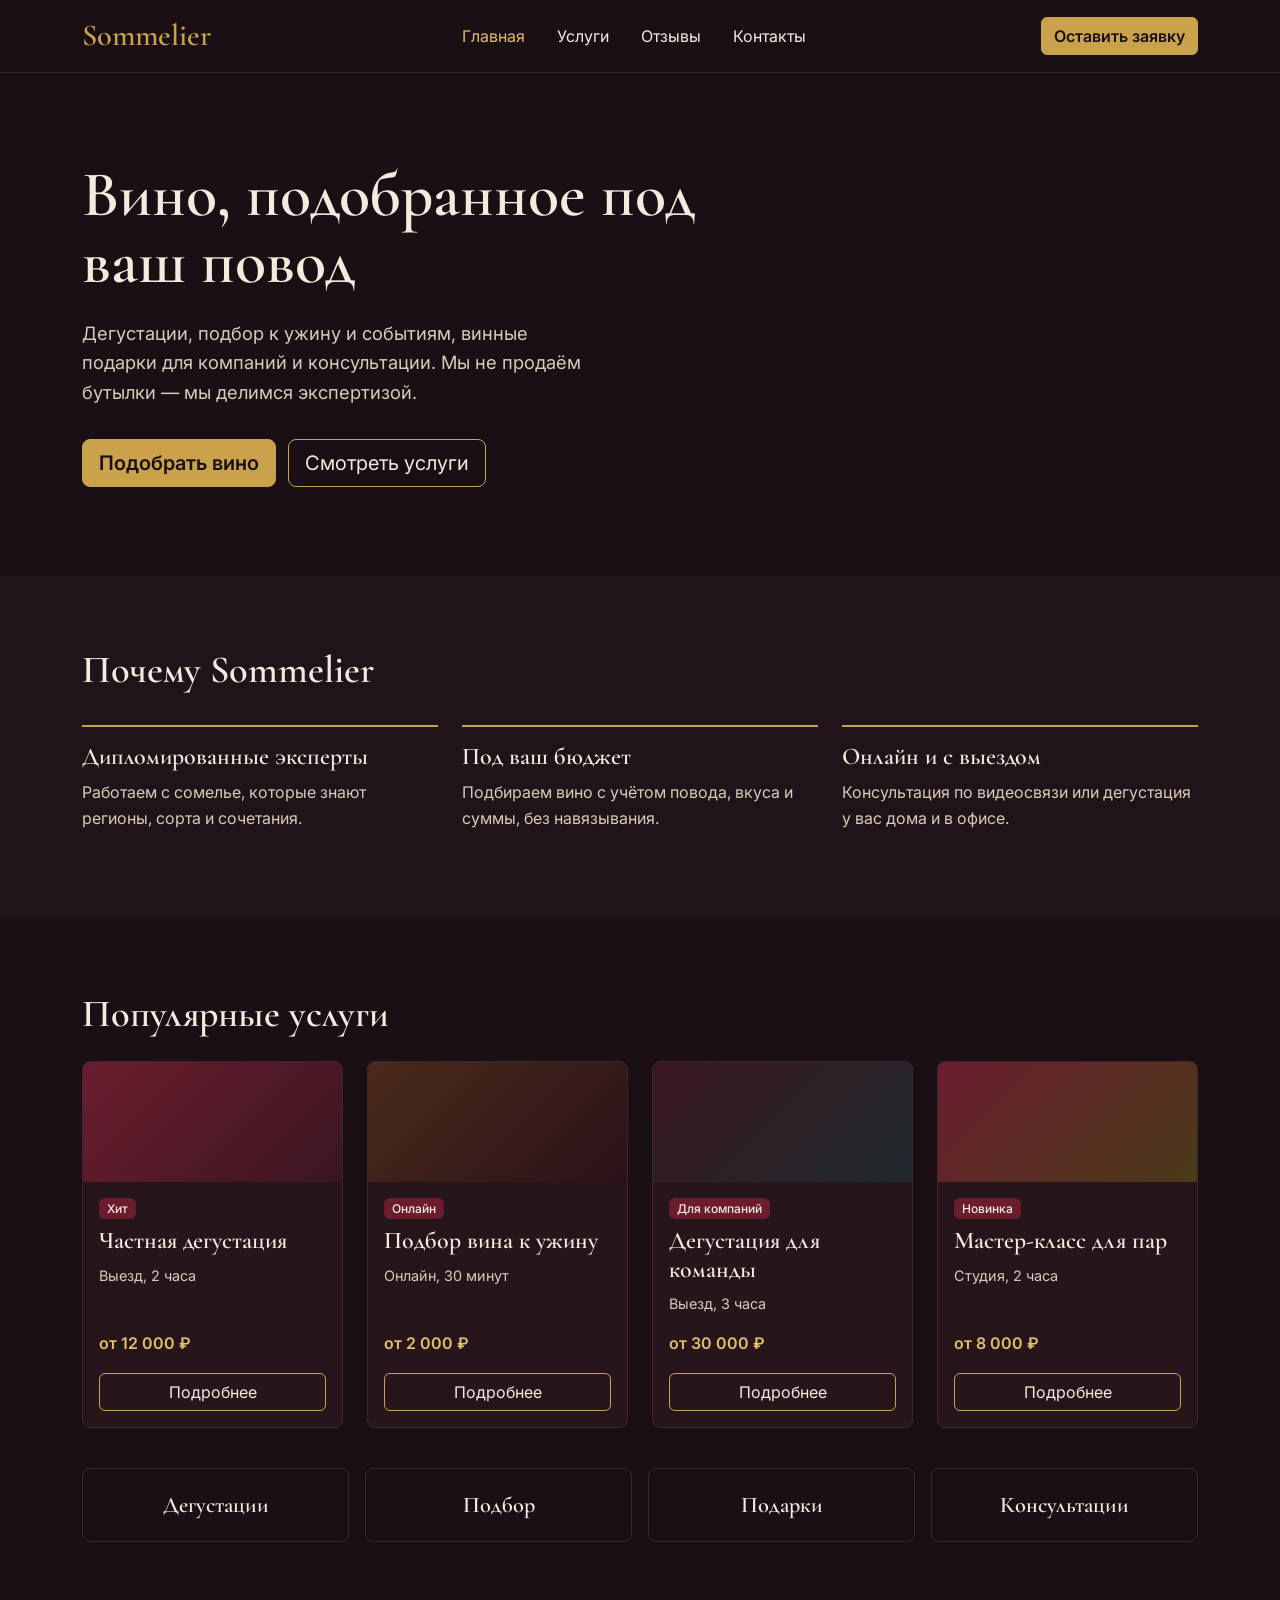
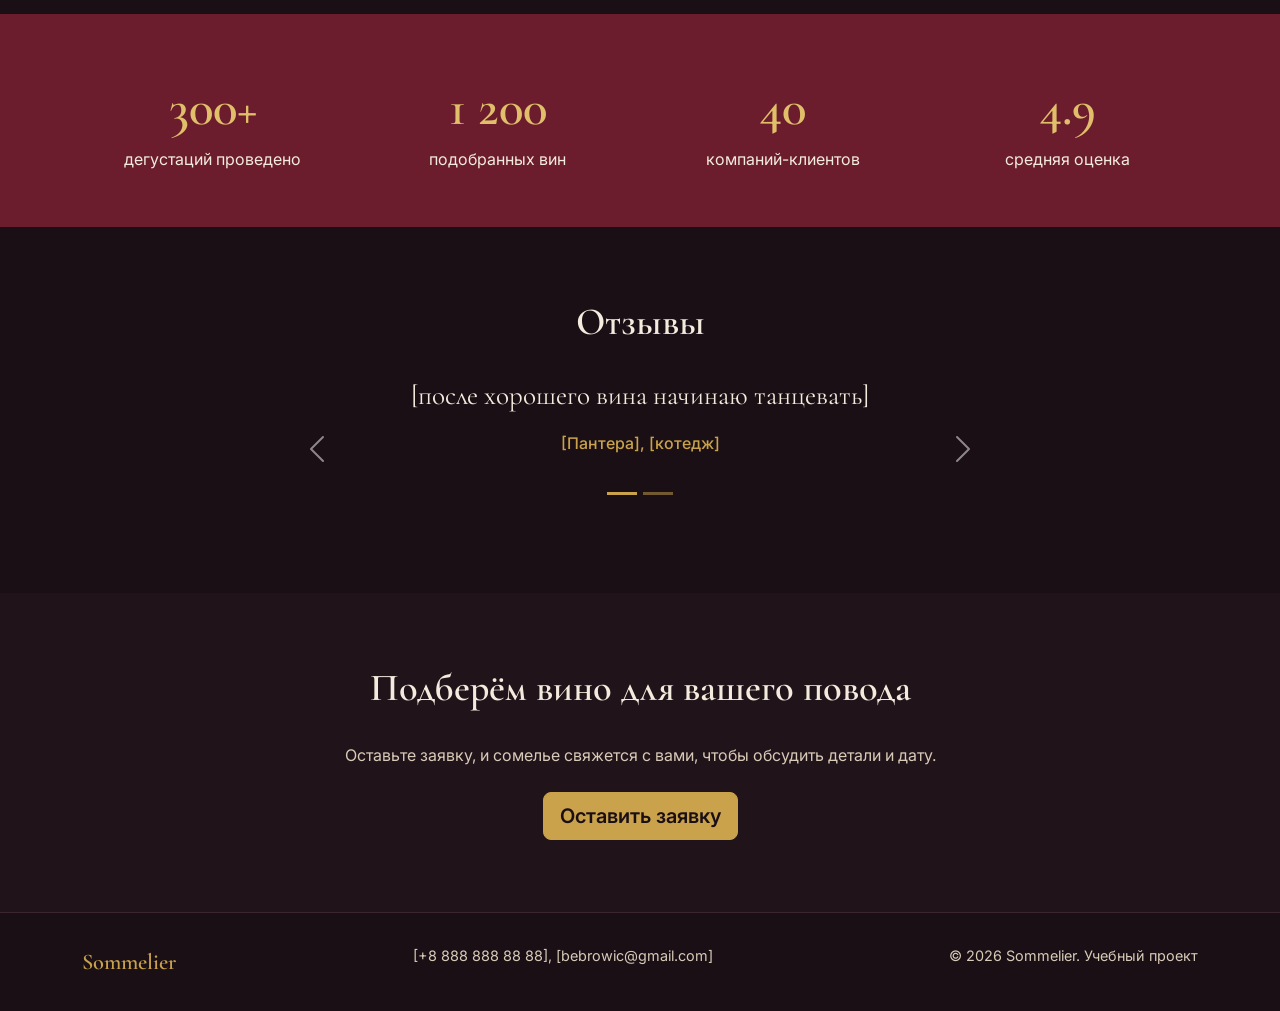
==== index.html @ 1884725b "1 commit" ====
<!doctype html>
<html lang="ru">
  <head>
    <meta charset="UTF-8" />
    <meta name="viewport" content="width=device-width, initial-scale=1" />
    <title>Sommelier — главная</title>
    <link rel="preconnect" href="https://fonts.googleapis.com" />
    <link
      href="https://fonts.googleapis.com/css2?family=Cormorant+Garamond:wght@500;600;700&family=Inter:wght@400;500;600&display=swap"
      rel="stylesheet"
    />
    <link
      href="https://cdn.jsdelivr.net/npm/bootstrap@5.3.3/dist/css/bootstrap.min.css"
      rel="stylesheet"
    />
    <link href="css/style.css" rel="stylesheet" />
  </head>
  <body>
    <!--  МЕНЮ (navbar)  -->
    <nav class="navbar navbar-expand-lg sticky-top site-nav">
      <div class="container">
        <a class="navbar-brand" href="index.html">Sommelier</a>
        <button
          class="navbar-toggler"
          type="button"
          data-bs-toggle="collapse"
          data-bs-target="#mainMenu"
          aria-label="Открыть меню"
        >
          <span class="navbar-toggler-icon"></span>
        </button>
        <div class="collapse navbar-collapse" id="mainMenu">
          <ul class="navbar-nav mx-auto gap-lg-3">
            <li class="nav-item">
              <a class="nav-link active" href="index.html">Главная</a>
            </li>
            <li class="nav-item">
              <a class="nav-link" href="catalog.html">Услуги</a>
            </li>
            <li class="nav-item">
              <a class="nav-link" href="#reviews">Отзывы</a>
            </li>
            <li class="nav-item">
              <a class="nav-link" href="contacts.html">Контакты</a>
            </li>
          </ul>
          <a href="contacts.html" class="btn btn-gold">Оставить заявку</a>
        </div>
      </div>
    </nav>

    <!--  БАННЕР (hero)  -->
    <header class="hero">
      <div class="container">
        <div class="row align-items-center g-5">
          <div class="col-lg-7">
            <h1 class="hero__title">Вино, подобранное под ваш повод</h1>
            <p class="hero__text">
              Дегустации, подбор к ужину и событиям, винные подарки для компаний
              и консультации. Мы не продаём бутылки — мы делимся экспертизой.
            </p>
            <a href="catalog.html" class="btn btn-gold btn-lg me-2"
              >Подобрать вино</a
            >
            <a href="#services" class="btn btn-outline-gold btn-lg"
              >Смотреть услуги</a
            >
          </div>
          <div class="col-lg-5 text-center">
          </div>
        </div>
      </div>
    </header>

    <!--  ПРЕИМУЩЕСТВА  -->
    <section class="section section--alt">
      <div class="container">
        <h2 class="section__title">Почему Sommelier</h2>
        <div class="row g-4">
          <div class="col-md-4">
            <div class="advantage">
              <h3>Дипломированные эксперты</h3>
              <p>
                Работаем с сомелье, которые знают регионы, сорта и сочетания.
              </p>
            </div>
          </div>
          <div class="col-md-4">
            <div class="advantage">
              <h3>Под ваш бюджет</h3>
              <p>
                Подбираем вино с учётом повода, вкуса и суммы, без навязывания.
              </p>
            </div>
          </div>
          <div class="col-md-4">
            <div class="advantage">
              <h3>Онлайн и с выездом</h3>
              <p>
                Консультация по видеосвязи или дегустация у вас дома и в офисе.
              </p>
            </div>
          </div>
        </div>
      </div>
    </section>

    <!--  ПОПУЛЯРНЫЕ УСЛУГИ-->
    <section class="section" id="services">
      <div class="container">
        <div class="d-flex justify-content-between align-items-end mb-4">
          <h2 class="section__title mb-0">Популярные услуги</h2>
        </div>

        <!-- row-cols -->
        <div class="row row-cols-1 row-cols-md-2 row-cols-xl-4 g-4">
          <div class="col">
            <div class="card service-card h-100">
              <div class="service-card__img img-1"></div>
              <div class="card-body d-flex flex-column">
                <span class="badge badge-wine mb-2 align-self-start">Хит</span>
                <h3 class="card-title">Частная дегустация</h3>
                <p class="card-text">Выезд, 2 часа</p>
                <p class="price mt-auto">от 12 000 ₽</p>
                <a href="service.html" class="btn btn-outline-gold"
                  >Подробнее</a
                >
              </div>
            </div>
          </div>
          <div class="col">
            <div class="card service-card h-100">
              <div class="service-card__img img-2"></div>
              <div class="card-body d-flex flex-column">
                <span class="badge badge-wine mb-2 align-self-start"
                  >Онлайн</span
                >
                <h3 class="card-title">Подбор вина к ужину</h3>
                <p class="card-text">Онлайн, 30 минут</p>
                <p class="price mt-auto">от 2 000 ₽</p>
                <a href="service.html" class="btn btn-outline-gold"
                  >Подробнее</a
                >
              </div>
            </div>
          </div>
          <div class="col">
            <div class="card service-card h-100">
              <div class="service-card__img img-3"></div>
              <div class="card-body d-flex flex-column">
                <span class="badge badge-wine mb-2 align-self-start"
                  >Для компаний</span
                >
                <h3 class="card-title">Дегустация для команды</h3>
                <p class="card-text">Выезд, 3 часа</p>
                <p class="price mt-auto">от 30 000 ₽</p>
                <a href="service.html" class="btn btn-outline-gold"
                  >Подробнее</a
                >
              </div>
            </div>
          </div>
          <div class="col">
            <div class="card service-card h-100">
              <div class="service-card__img img-4"></div>
              <div class="card-body d-flex flex-column">
                <span class="badge badge-wine mb-2 align-self-start"
                  >Новинка</span
                >
                <h3 class="card-title">Мастер-класс для пар</h3>
                <p class="card-text">Студия, 2 часа</p>
                <p class="price mt-auto">от 8 000 ₽</p>
                <a href="service.html" class="btn btn-outline-gold"
                  >Подробнее</a
                >
              </div>
            </div>
          </div>
        </div>
        <div class="row g-3 mt-4 text-center">
          <div class="col-6 col-md-3">
            <div class="direction">Дегустации</div>
          </div>
          <div class="col-6 col-md-3"><div class="direction">Подбор</div></div>
          <div class="col-6 col-md-3"><div class="direction">Подарки</div></div>
          <div class="col-6 col-md-3">
            <div class="direction">Консультации</div>
          </div>
        </div>
      </div>
    </section>

    <!--  СТАТИСТИКА -->
    <section class="stats">
      <div class="container">
        <div class="row text-center g-4">
          <div class="col-6 col-md-3">
            <div class="stats__num">300+</div>
            <div>дегустаций проведено</div>
          </div>
          <div class="col-6 col-md-3">
            <div class="stats__num">1 200</div>
            <div>подобранных вин</div>
          </div>
          <div class="col-6 col-md-3">
            <div class="stats__num">40</div>
            <div>компаний-клиентов</div>
          </div>
          <div class="col-6 col-md-3">
            <div class="stats__num">4.9</div>
            <div>средняя оценка</div>
          </div>
        </div>
      </div>
    </section>

    <!-- ОТЗЫВЫ (карусель Bootstrap)  -->
    <section class="section" id="reviews">
      <div class="container">
        <h2 class="section__title text-center">Отзывы</h2>
        <div
          id="reviewsCarousel"
          class="carousel slide mx-auto reviews"
          data-bs-ride="carousel"
        >
          <div class="carousel-indicators">
            <button
              type="button"
              data-bs-target="#reviewsCarousel"
              data-bs-slide-to="0"
              class="active"
              aria-label="Отзыв 1"
            ></button>
            <button
              type="button"
              data-bs-target="#reviewsCarousel"
              data-bs-slide-to="1"
              aria-label="Отзыв 2"
            ></button>
          </div>
          <div class="carousel-inner text-center pb-5">
            <div class="carousel-item active">
              <blockquote class="review__text">
                [после хорошего вина начинаю танцевать]
              </blockquote>
              <p class="review__author">[Пантера], [котедж]</p>
            </div>
            <div class="carousel-item">
              <blockquote class="review__text">[текст]</blockquote>
              <p class="review__author">[Mellstroy], [Litenergy]</p>
            </div>
          </div>
          <button
            class="carousel-control-prev"
            type="button"
            data-bs-target="#reviewsCarousel"
            data-bs-slide="prev"
          >
            <span class="carousel-control-prev-icon"></span
            ><span class="visually-hidden">Назад</span>
          </button>
          <button
            class="carousel-control-next"
            type="button"
            data-bs-target="#reviewsCarousel"
            data-bs-slide="next"
          >
            <span class="carousel-control-next-icon"></span
            ><span class="visually-hidden">Вперёд</span>
          </button>
        </div>
      </div>
    </section>

    <!--  ПРИЗЫВ К ЗАЯВКЕ  -->
    <section class="section section--alt text-center">
      <div class="container">
        <h2 class="section__title">Подберём вино для вашего повода</h2>
        <p class="mb-4">
          Оставьте заявку, и сомелье свяжется с вами, чтобы обсудить детали и
          дату.
        </p>
        <a href="contacts.html" class="btn btn-gold btn-lg">Оставить заявку</a>
      </div>
    </section>

    <!--  ПОДВАЛ -->
    <footer class="site-footer">
      <div class="container d-flex flex-wrap justify-content-between gap-2">
        <span class="footer__brand">Sommelier</span>
        <span>[+8 888 888 88 88], [bebrowic@gmail.com]</span>
        <span>© 2026 Sommelier. Учебный проект</span>
      </div>
    </footer>

    <script src="https://cdn.jsdelivr.net/npm/bootstrap@5.3.3/dist/js/bootstrap.bundle.min.js"></script>

    <button id="toTop" class="to-top" aria-label="Наверх">↑</button>
    <script src="https://cdn.jsdelivr.net/npm/bootstrap@5.3.3/dist/js/bootstrap.bundle.min.js"></script>
    <script src="js/main.js"></script>
  </body>
</html>
---- css/style.css ----
/* ===== ПЕРЕМЕННЫЕ: цвета и шрифты меняются в одном месте ===== */
:root {
  --bg: #1a0f14;        /* основной фон */
  --bg-alt: #21131a;    /* фон чередующихся секций */
  --card: #26161c;      /* фон карточек */
  --line: #3a2630;      /* линии и границы */
  --wine: #6b1d2e;      /* бордовый акцент */
  --gold: #c9a24b;      /* золотой акцент */
  --gold-light: #e0be6a;
  --cream: #f3ebdd;     /* основной текст */
  --muted: #d8cbb8;     /* второстепенный текст */
  --font-head: 'Cormorant Garamond', serif;
  --font-body: 'Inter', sans-serif;
}

/* ===== БАЗА ===== */
body {
  background: var(--bg);
  color: var(--cream);
  font-family: var(--font-body);
}
h1, h2, h3 { font-family: var(--font-head); font-weight: 600; }
p { color: var(--muted); line-height: 1.6; }

/* ===== КНОПКИ ===== */
.btn-gold {
  background: var(--gold);
  color: var(--bg);
  font-weight: 600;
  border: 1px solid var(--gold);
}
.btn-gold:hover { background: var(--gold-light); color: var(--bg); }
.btn-outline-gold {
  color: var(--cream);
  border: 1px solid var(--gold);
}
.btn-outline-gold:hover { background: var(--gold); color: var(--bg); }
.link-gold { color: var(--gold); text-decoration: none; font-weight: 500; }
.link-gold:hover { color: var(--gold-light); }

/* ===== МЕНЮ ===== */
.site-nav { background: var(--bg); border-bottom: 1px solid var(--line); }
.navbar-brand {
  font-family: var(--font-head);
  font-size: 1.9rem;
  font-weight: 600;
  color: var(--gold);
}
.navbar-brand:hover { color: var(--gold-light); }
.site-nav .nav-link { color: var(--cream); }
.site-nav .nav-link:hover,
.site-nav .nav-link.active { color: var(--gold-light); }
.navbar-toggler { border-color: var(--gold); }
/* Иконка «бургер» в светлом цвете */
.navbar-toggler-icon {
  background-image: url("data:image/svg+xml,%3csvg xmlns='http://www.w3.org/2000/svg' viewBox='0 0 30 30'%3e%3cpath stroke='%23f3ebdd' stroke-linecap='round' stroke-miterlimit='10' stroke-width='2' d='M4 7h22M4 15h22M4 23h22'/%3e%3c/svg%3e");
}

/* ===== БАННЕР (блок hero) ===== */
.hero { padding: 5.5rem 0; }
.hero__title {
  font-size: clamp(2.6rem, 6vw, 4rem);  /* адаптивный размер шрифта */
  line-height: 1.05;
  margin-bottom: 1.5rem;
}
.hero__text { font-size: 1.15rem; max-width: 520px; margin-bottom: 2rem; }
.hero__arch {
  width: 100%;
  max-width: 380px;
  aspect-ratio: 1 / 1.1;
  margin: 0 auto;
  border: 1px solid var(--gold);
  border-radius: 200px 200px 12px 12px;
  background: linear-gradient(180deg, var(--wine), #2a1219);
}

/* ===== СЕКЦИИ ===== */
.section { padding: 4.5rem 0; }
.section--alt { background: var(--bg-alt); }
.section__title { font-size: 2.4rem; margin-bottom: 2rem; }

/* ===== ПРЕИМУЩЕСТВА ===== */
.advantage { border-top: 2px solid var(--gold); padding-top: 1rem; }
.advantage h3 { font-size: 1.5rem; margin-bottom: .5rem; }

/* ===== КАРТОЧКИ УСЛУГ ===== */
.service-card {
  background: var(--card);
  border: 1px solid var(--line);
  border-radius: 8px;
  overflow: hidden;
}
.service-card__img { height: 120px; }
.img-1 { background: linear-gradient(135deg, #6b1d2e, #3a1620); }
.img-2 { background: linear-gradient(135deg, #4a2a1a, #2a1219); }
.img-3 { background: linear-gradient(135deg, #3a1620, #1f2a2e); }
.img-4 { background: linear-gradient(135deg, #6b1d2e, #4a3a1a); }
.service-card .card-title { font-size: 1.5rem; color: var(--cream); }
.service-card .card-text { color: var(--muted); font-size: .9rem; }
.price { color: var(--gold-light); font-weight: 600; }
.badge-wine { background: var(--wine); color: var(--cream); font-weight: 500; }

/* ===== НАПРАВЛЕНИЯ ===== */
.direction {
  padding: 1.2rem;
  border: 1px solid var(--line);
  border-radius: 8px;
  font-family: var(--font-head);
  font-size: 1.4rem;
  font-weight: 600;
}

/* ===== СТАТИСТИКА ===== */
.stats { background: var(--wine); padding: 3.5rem 0; }
.stats__num {
  font-family: var(--font-head);
  font-size: 3.2rem;
  font-weight: 600;
  color: var(--gold-light);
}

/* ===== ОТЗЫВЫ ===== */
.reviews { max-width: 760px; }
.review__text {
  font-family: var(--font-head);
  font-size: 1.7rem;
  line-height: 1.4;
  margin-bottom: 1rem;
}
.review__author { color: var(--gold); font-weight: 500; }
.carousel-indicators [data-bs-target] { background-color: var(--gold); }

/* ===== ПОДВАЛ ===== */
.site-footer {
  border-top: 1px solid var(--line);
  padding: 2rem 0;
  color: var(--muted);
  font-size: .9rem;
}
.footer__brand {
  font-family: var(--font-head);
  font-size: 1.4rem;
  font-weight: 600;
  color: var(--gold);
}
/* Панель фильтров и формы */
.filters {
  background: var(--card);
  border: 1px solid var(--line);
  border-radius: 8px;
  padding: 1.5rem;
}
.form-label { color: var(--muted); font-size: .9rem; }
.form-control, .form-select {
  background-color: var(--bg);
  color: var(--cream);
  border: 1px solid var(--line);
}
.form-control:focus, .form-select:focus {
  background-color: var(--bg);
  color: var(--cream);
  border-color: var(--gold);
  box-shadow: 0 0 0 .2rem rgba(201, 162, 75, .25);
}
.form-control::placeholder { color: #8a7a78; }
.form-check-input:checked { background-color: var(--gold); border-color: var(--gold); }
 
/* Хлебные крошки */
.breadcrumb { --bs-breadcrumb-divider-color: var(--muted); }
.breadcrumb a { color: var(--gold); text-decoration: none; }
.breadcrumb-item.active { color: var(--muted); }
 
/* Список «Что входит» и контакты */
.included { color: var(--muted); line-height: 1.8; }
.contact-list li { color: var(--muted); margin-bottom: .5rem; }
 
/* Модальное окно */
.modal-content { background: var(--card); color: var(--cream); border: 1px solid var(--line); }
.modal-header, .modal-footer { border-color: var(--line); }
.btn-close { filter: invert(1); }
 
/* Аккордеон FAQ */
.accordion {
  --bs-accordion-bg: var(--card);
  --bs-accordion-color: var(--muted);
  --bs-accordion-border-color: var(--line);
  --bs-accordion-btn-color: var(--cream);
  --bs-accordion-btn-bg: var(--card);
  --bs-accordion-active-bg: var(--wine);
  --bs-accordion-active-color: var(--cream);
  --bs-accordion-btn-focus-box-shadow: 0 0 0 .2rem rgba(201, 162, 75, .25);
}
.accordion-button::after { filter: invert(1); }
.accordion-button:not(.collapsed)::after { filter: invert(1); }
 
/* Кнопка «Наверх» */
.to-top {
  position: fixed;
  right: 1.5rem;
  bottom: 1.5rem;
  width: 48px;
  height: 48px;
  border: 1px solid var(--gold);
  border-radius: 50%;
  background: var(--bg);
  color: var(--gold);
  font-size: 1.4rem;
  display: none;
}
.to-top.show { display: block; }
.to-top:hover { background: var(--gold); color: var(--bg); }
 
.directions {
  display: grid;
  grid-template-columns: repeat(auto-fit, minmax(200px, 1fr));
  gap: 1rem;
}
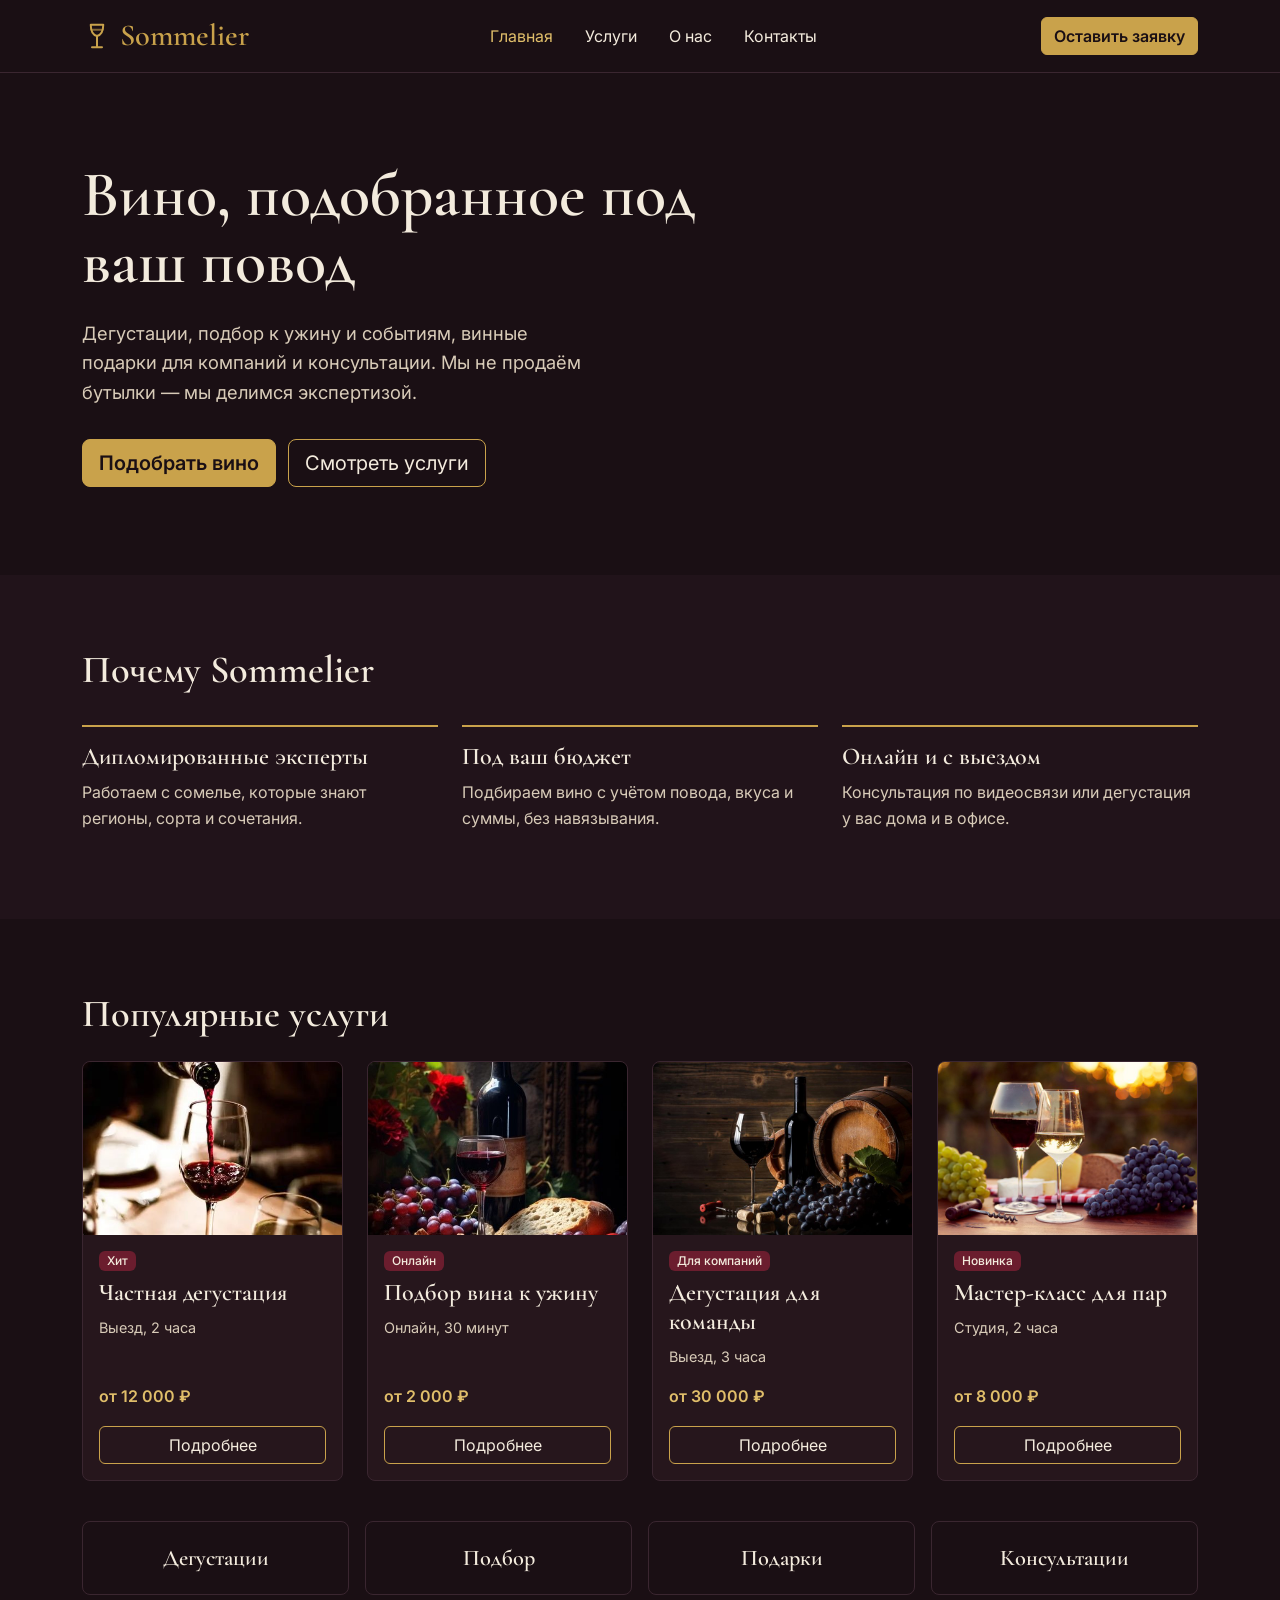
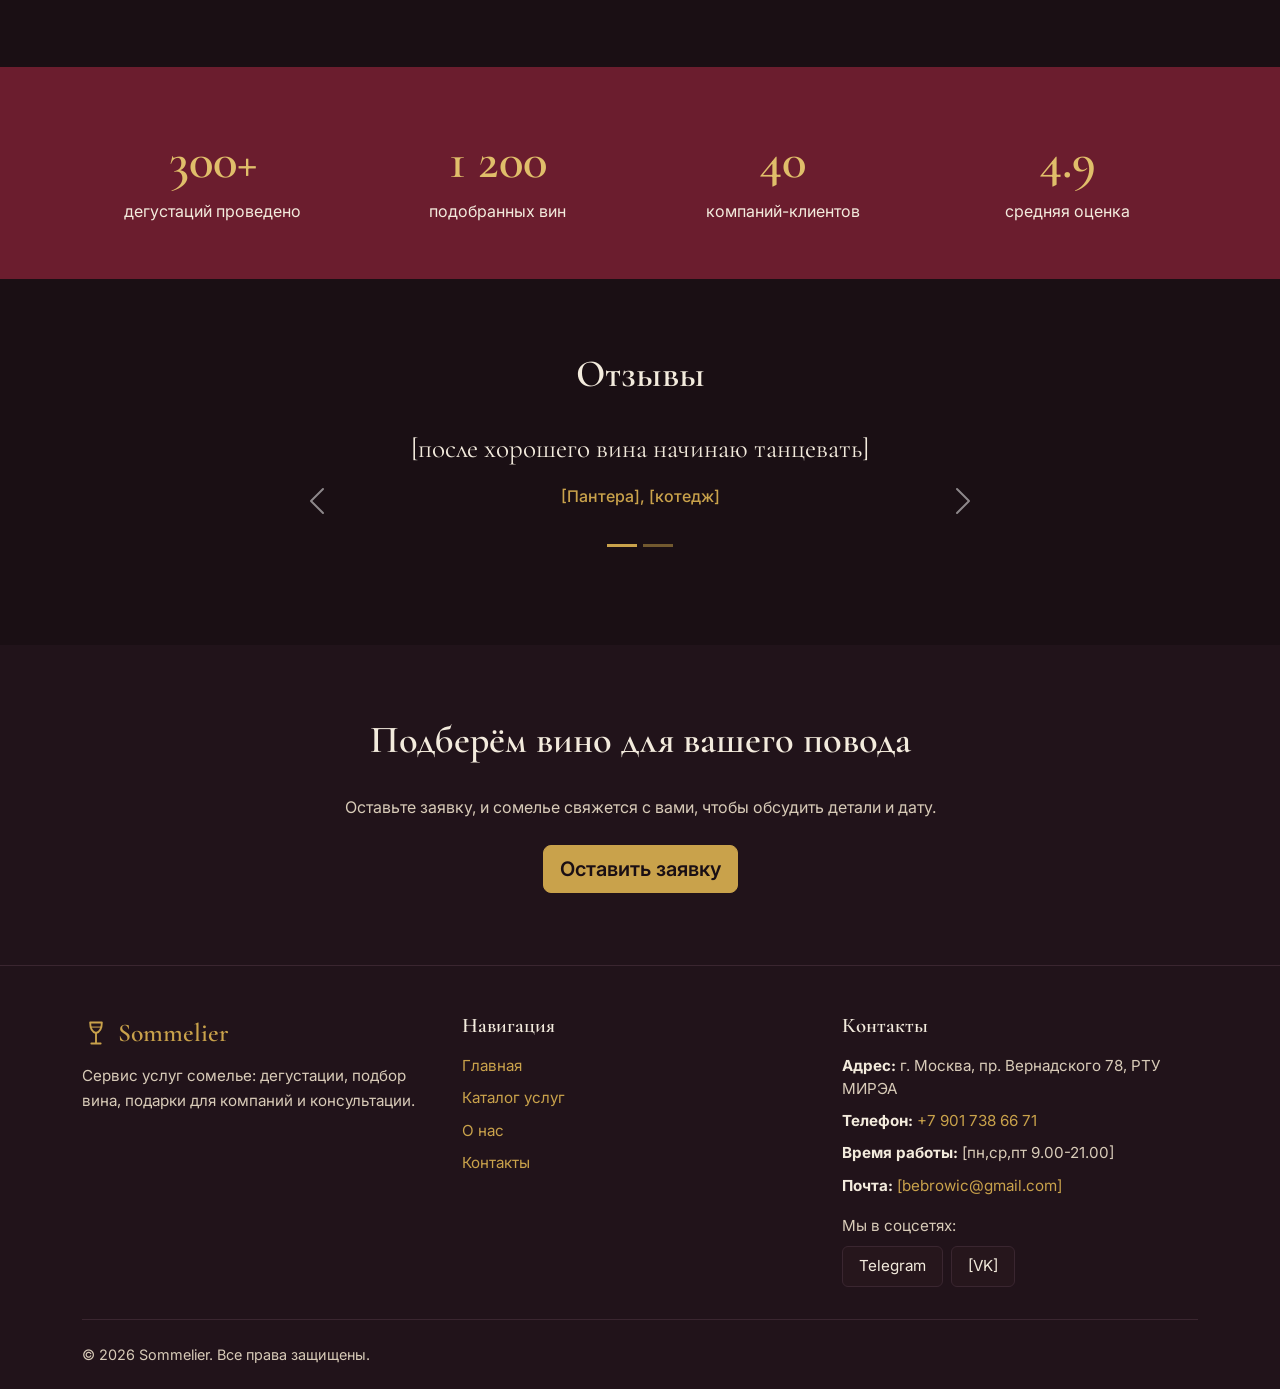
==== commit bda31886: "1 riio" ====
--- a/index.html
+++ b/index.html
@@ -19,30 +19,17 @@
     <!--  МЕНЮ (navbar)  -->
     <nav class="navbar navbar-expand-lg sticky-top site-nav">
       <div class="container">
-        <a class="navbar-brand" href="index.html">Sommelier</a>
-        <button
-          class="navbar-toggler"
-          type="button"
-          data-bs-toggle="collapse"
-          data-bs-target="#mainMenu"
-          aria-label="Открыть меню"
-        >
-          <span class="navbar-toggler-icon"></span>
-        </button>
+        <a class="navbar-brand d-flex align-items-center gap-2" href="index.html">
+          <svg class="brand__logo" width="30" height="30" viewBox="0 0 24 24" fill="none" stroke="currentColor" stroke-width="1.6" stroke-linecap="round" stroke-linejoin="round" aria-hidden="true"><path d="M7 3h10c0 5-1 8-5 9-4-1-5-4-5-9z"/><path d="M7.5 7h9" opacity=".6"/><path d="M12 12v8M8 21h8"/></svg>
+          Sommelier
+        </a>
+        <button class="navbar-toggler" type="button" data-bs-toggle="collapse" data-bs-target="#mainMenu" aria-label="Открыть меню"><span class="navbar-toggler-icon"></span></button>
         <div class="collapse navbar-collapse" id="mainMenu">
           <ul class="navbar-nav mx-auto gap-lg-3">
-            <li class="nav-item">
-              <a class="nav-link active" href="index.html">Главная</a>
-            </li>
-            <li class="nav-item">
-              <a class="nav-link" href="catalog.html">Услуги</a>
-            </li>
-            <li class="nav-item">
-              <a class="nav-link" href="#reviews">Отзывы</a>
-            </li>
-            <li class="nav-item">
-              <a class="nav-link" href="contacts.html">Контакты</a>
-            </li>
+          <li class="nav-item"><a class="nav-link active" href="index.html">Главная</a></li>
+          <li class="nav-item"><a class="nav-link" href="catalog.html">Услуги</a></li>
+          <li class="nav-item"><a class="nav-link" href="about.html">О нас</a></li>
+          <li class="nav-item"><a class="nav-link" href="contacts.html">Контакты</a></li>
           </ul>
           <a href="contacts.html" class="btn btn-gold">Оставить заявку</a>
         </div>
@@ -116,7 +103,7 @@
         <div class="row row-cols-1 row-cols-md-2 row-cols-xl-4 g-4">
           <div class="col">
             <div class="card service-card h-100">
-              <div class="service-card__img img-1"></div>
+              <img class="service-card__img" src="img/tasting.jpg" alt="Вино разливают в бокал">
               <div class="card-body d-flex flex-column">
                 <span class="badge badge-wine mb-2 align-self-start">Хит</span>
                 <h3 class="card-title">Частная дегустация</h3>
@@ -130,7 +117,7 @@
           </div>
           <div class="col">
             <div class="card service-card h-100">
-              <div class="service-card__img img-2"></div>
+              <img class="service-card__img" src="img/dinner.jpg" alt="Бокал вина, хлеб, сыр и виноград">
               <div class="card-body d-flex flex-column">
                 <span class="badge badge-wine mb-2 align-self-start"
                   >Онлайн</span
@@ -146,7 +133,7 @@
           </div>
           <div class="col">
             <div class="card service-card h-100">
-              <div class="service-card__img img-3"></div>
+              <img class="service-card__img" src="img/team.jpg" alt="Бокал красного вина, бутылка и бочка">
               <div class="card-body d-flex flex-column">
                 <span class="badge badge-wine mb-2 align-self-start"
                   >Для компаний</span
@@ -162,7 +149,7 @@
           </div>
           <div class="col">
             <div class="card service-card h-100">
-              <div class="service-card__img img-4"></div>
+              <img class="service-card__img" src="img/couples.jpg" alt="Бокалы красного и белого вина">
               <div class="card-body d-flex flex-column">
                 <span class="badge badge-wine mb-2 align-self-start"
                   >Новинка</span
@@ -286,17 +273,48 @@
 
     <!--  ПОДВАЛ -->
     <footer class="site-footer">
-      <div class="container d-flex flex-wrap justify-content-between gap-2">
-        <span class="footer__brand">Sommelier</span>
-        <span>[+8 888 888 88 88], [bebrowic@gmail.com]</span>
-        <span>© 2026 Sommelier. Учебный проект</span>
+      <div class="container">
+        <div class="row g-4">
+          <div class="col-lg-4">
+            <div class="footer__brand d-flex align-items-center gap-2"><svg class="brand__logo" width="28" height="28" viewBox="0 0 24 24" fill="none" stroke="currentColor" stroke-width="1.6" stroke-linecap="round" stroke-linejoin="round" aria-hidden="true"><path d="M7 3h10c0 5-1 8-5 9-4-1-5-4-5-9z"/><path d="M7.5 7h9" opacity=".6"/><path d="M12 12v8M8 21h8"/></svg>Sommelier</div>
+            <p>Сервис услуг сомелье: дегустации, подбор вина, подарки для компаний и консультации.</p>
+          </div>
+          <div class="col-lg-4">
+            <h3 class="footer__title">Навигация</h3>
+            <ul class="footer__list list-unstyled">
+              <li><a href="index.html">Главная</a></li>
+              <li><a href="catalog.html">Каталог услуг</a></li>
+              <li><a href="about.html">О нас</a></li>
+              <li><a href="contacts.html">Контакты</a></li>
+            </ul>
+          </div>
+          <div class="col-lg-4">
+            <h3 class="footer__title">Контакты</h3>
+            <ul class="footer__list list-unstyled">
+              <li><strong>Адрес:</strong> г. Москва, пр. Вернадского 78, РТУ МИРЭА</li>
+              <li><strong>Телефон:</strong> <a href="tel:+79017386671">+7 901 738 66 71</a></li>
+              <li><strong>Время работы:</strong> [пн,ср,пт 9.00-21.00]</li>
+              <li><strong>Почта:</strong> <a href="mailto:bebrowic@gmail.com">[bebrowic@gmail.com]</a></li>
+            </ul>
+            <p class="mb-2">Мы в соцсетях:</p>
+            <div class="d-flex flex-wrap gap-2">
+              <a class="footer__social" href="https://t.me/altmonarque" target="_blank" rel="noopener">Telegram</a>
+              <a class="footer__social" href="#" target="_blank" rel="noopener">[VK]</a>
+            </div>
+          </div>
+        </div>
+        <div class="footer__bottom d-flex flex-wrap justify-content-between gap-2">
+          <span>© 2026 Sommelier. Все права защищены.</span>
+        </div>
       </div>
     </footer>
 
+    <button id="toTop" class="to-top" aria-label="Наверх">
+      <svg width="26" height="26" viewBox="0 0 24 24" fill="none" stroke="currentColor" stroke-width="1.6" stroke-linecap="round" stroke-linejoin="round" aria-hidden="true"><path d="M7 3h10c0 5-1 8-5 9-4-1-5-4-5-9z"/><path d="M7.5 7h9" opacity=".6"/><path d="M12 12v8M8 21h8"/></svg>
+    </button>
+
     <script src="https://cdn.jsdelivr.net/npm/bootstrap@5.3.3/dist/js/bootstrap.bundle.min.js"></script>
 
-    <button id="toTop" class="to-top" aria-label="Наверх">↑</button>
-    <script src="https://cdn.jsdelivr.net/npm/bootstrap@5.3.3/dist/js/bootstrap.bundle.min.js"></script>
     <script src="js/main.js"></script>
   </body>
 </html>
--- a/css/style.css
+++ b/css/style.css
@@ -64,15 +64,6 @@
   margin-bottom: 1.5rem;
 }
 .hero__text { font-size: 1.15rem; max-width: 520px; margin-bottom: 2rem; }
-.hero__arch {
-  width: 100%;
-  max-width: 380px;
-  aspect-ratio: 1 / 1.1;
-  margin: 0 auto;
-  border: 1px solid var(--gold);
-  border-radius: 200px 200px 12px 12px;
-  background: linear-gradient(180deg, var(--wine), #2a1219);
-}
 
 /* ===== СЕКЦИИ ===== */
 .section { padding: 4.5rem 0; }
@@ -90,11 +81,7 @@
   border-radius: 8px;
   overflow: hidden;
 }
-.service-card__img { height: 120px; }
-.img-1 { background: linear-gradient(135deg, #6b1d2e, #3a1620); }
-.img-2 { background: linear-gradient(135deg, #4a2a1a, #2a1219); }
-.img-3 { background: linear-gradient(135deg, #3a1620, #1f2a2e); }
-.img-4 { background: linear-gradient(135deg, #6b1d2e, #4a3a1a); }
+.service-card__img { display: block; width: 100%; height: auto; aspect-ratio: 3 / 2; object-fit: cover; }
 .service-card .card-title { font-size: 1.5rem; color: var(--cream); }
 .service-card .card-text { color: var(--muted); font-size: .9rem; }
 .price { color: var(--gold-light); font-weight: 600; }
@@ -130,19 +117,6 @@
 .review__author { color: var(--gold); font-weight: 500; }
 .carousel-indicators [data-bs-target] { background-color: var(--gold); }
 
-/* ===== ПОДВАЛ ===== */
-.site-footer {
-  border-top: 1px solid var(--line);
-  padding: 2rem 0;
-  color: var(--muted);
-  font-size: .9rem;
-}
-.footer__brand {
-  font-family: var(--font-head);
-  font-size: 1.4rem;
-  font-weight: 600;
-  color: var(--gold);
-}
 /* Панель фильтров и формы */
 .filters {
   background: var(--card);
@@ -164,21 +138,21 @@
 }
 .form-control::placeholder { color: #8a7a78; }
 .form-check-input:checked { background-color: var(--gold); border-color: var(--gold); }
- 
+
 /* Хлебные крошки */
 .breadcrumb { --bs-breadcrumb-divider-color: var(--muted); }
 .breadcrumb a { color: var(--gold); text-decoration: none; }
 .breadcrumb-item.active { color: var(--muted); }
- 
+
 /* Список «Что входит» и контакты */
 .included { color: var(--muted); line-height: 1.8; }
 .contact-list li { color: var(--muted); margin-bottom: .5rem; }
- 
+
 /* Модальное окно */
 .modal-content { background: var(--card); color: var(--cream); border: 1px solid var(--line); }
 .modal-header, .modal-footer { border-color: var(--line); }
 .btn-close { filter: invert(1); }
- 
+
 /* Аккордеон FAQ */
 .accordion {
   --bs-accordion-bg: var(--card);
@@ -192,7 +166,7 @@
 }
 .accordion-button::after { filter: invert(1); }
 .accordion-button:not(.collapsed)::after { filter: invert(1); }
- 
+
 /* Кнопка «Наверх» */
 .to-top {
   position: fixed;
@@ -204,15 +178,49 @@
   border-radius: 50%;
   background: var(--bg);
   color: var(--gold);
-  font-size: 1.4rem;
+  padding: 0;
   display: none;
-}
-.to-top.show { display: block; }
+  align-items: center;
+  justify-content: center;
+}
+.to-top.show { display: flex; }
 .to-top:hover { background: var(--gold); color: var(--bg); }
- 
+
 .directions {
   display: grid;
   grid-template-columns: repeat(auto-fit, minmax(200px, 1fr));
   gap: 1rem;
 }
- +/* ===== ПОДВАЛ, ЛОГОТИП, «О НАС» ===== */
+
+/* Логотип рядом с названием */
+.brand__logo { flex-shrink: 0; }
+
+/* Подвал */
+.site-footer {
+  background: var(--bg-alt);
+  border-top: 1px solid var(--line);
+  padding: 3rem 0 1.5rem;
+  color: var(--muted);
+  font-size: .95rem;
+}
+.footer__brand { font-family: var(--font-head); font-size: 1.6rem; font-weight: 600; color: var(--gold); margin-bottom: .75rem; }
+.footer__title { font-family: var(--font-head); font-size: 1.3rem; color: var(--cream); margin-bottom: 1rem; }
+.footer__list li { margin-bottom: .6rem; }
+.footer__list strong { color: var(--cream); }
+.footer__list a { color: var(--gold); text-decoration: none; }
+.footer__list a:hover { color: var(--gold-light); }
+.footer__social {
+  background: var(--card);
+  border: 1px solid var(--line);
+  border-radius: 6px;
+  padding: .5rem 1rem;
+  color: var(--cream);
+  text-decoration: none;
+}
+.footer__social:hover { border-color: var(--gold); color: var(--gold-light); }
+.footer__bottom { border-top: 1px solid var(--line); margin-top: 2rem; padding-top: 1.5rem; font-size: .9rem; }
+
+/* Страница «О нас»: шаги */
+.step { border: 1px solid var(--line); border-radius: 8px; padding: 1.5rem; background: var(--card); height: 100%; }
+.step__num { display: inline-flex; align-items: center; justify-content: center; width: 40px; height: 40px; border-radius: 50%; background: var(--wine); color: var(--gold-light); font-weight: 600; margin-bottom: 1rem; }
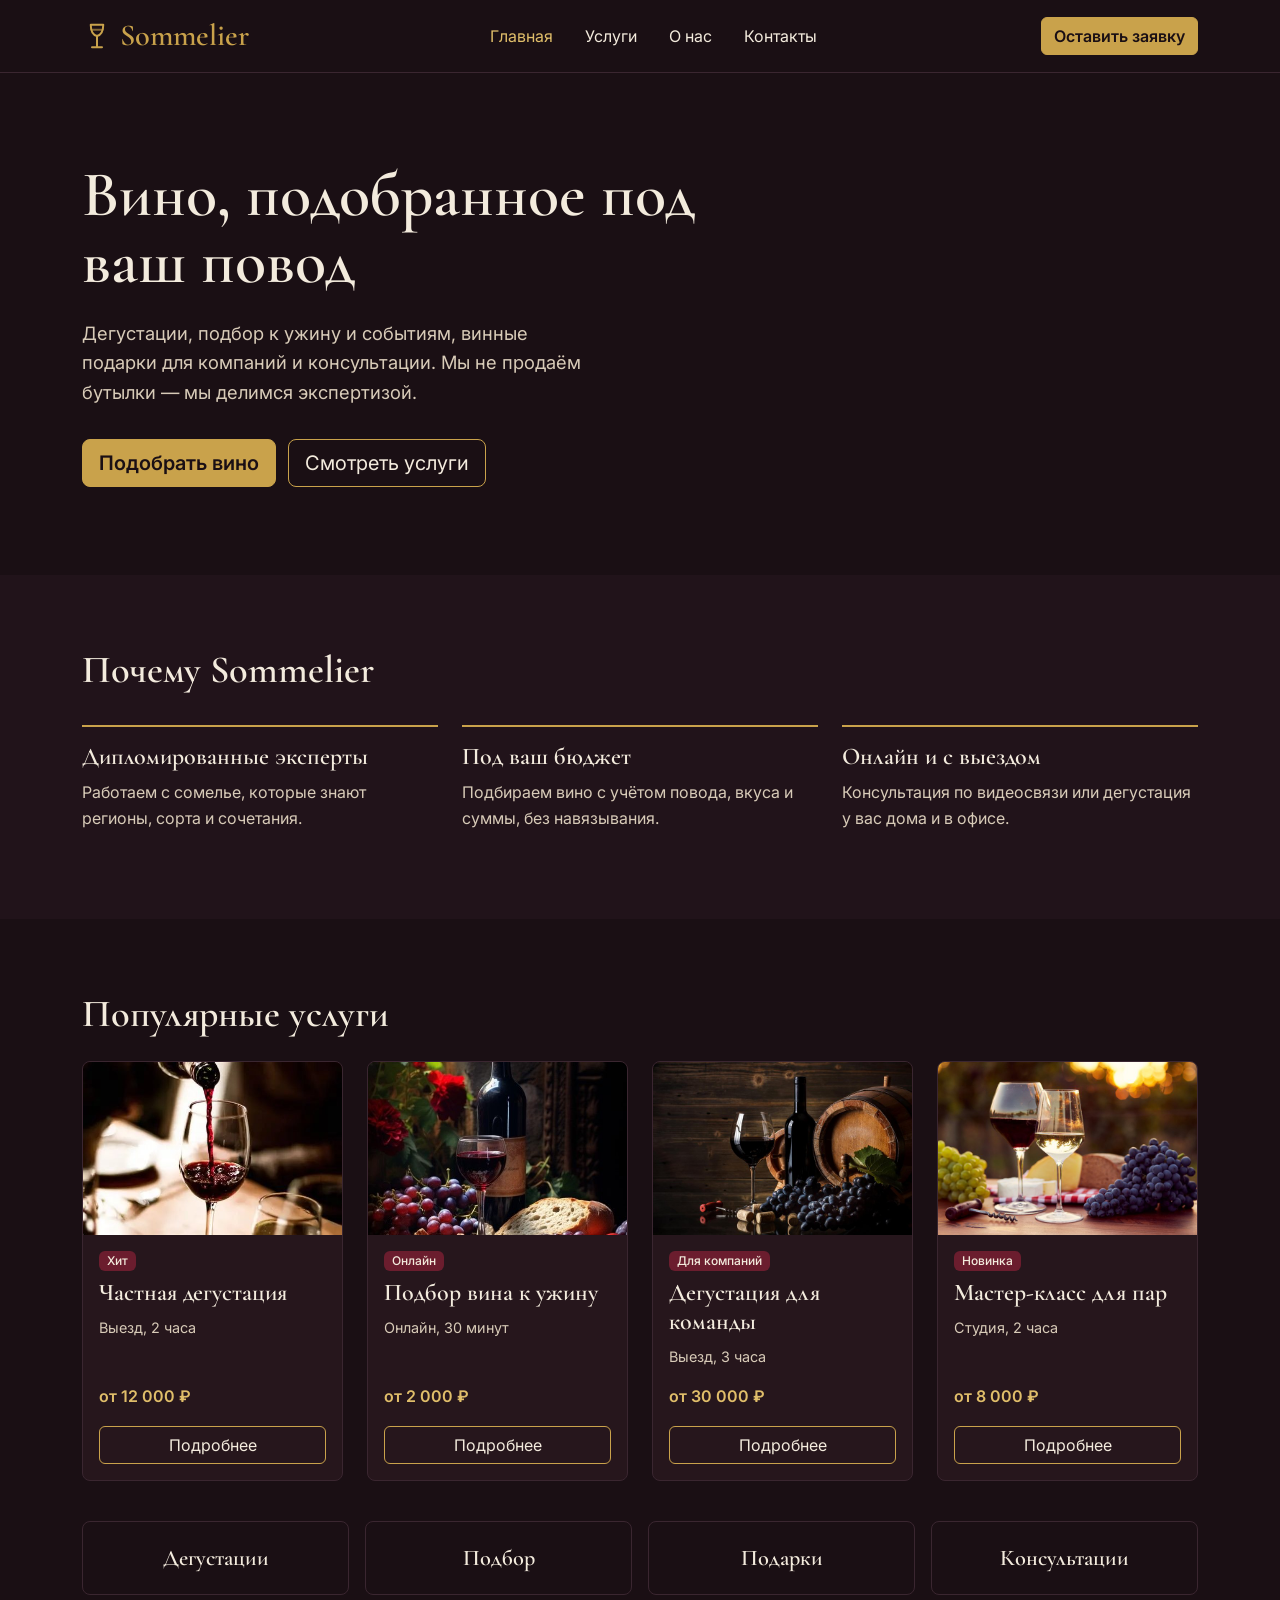
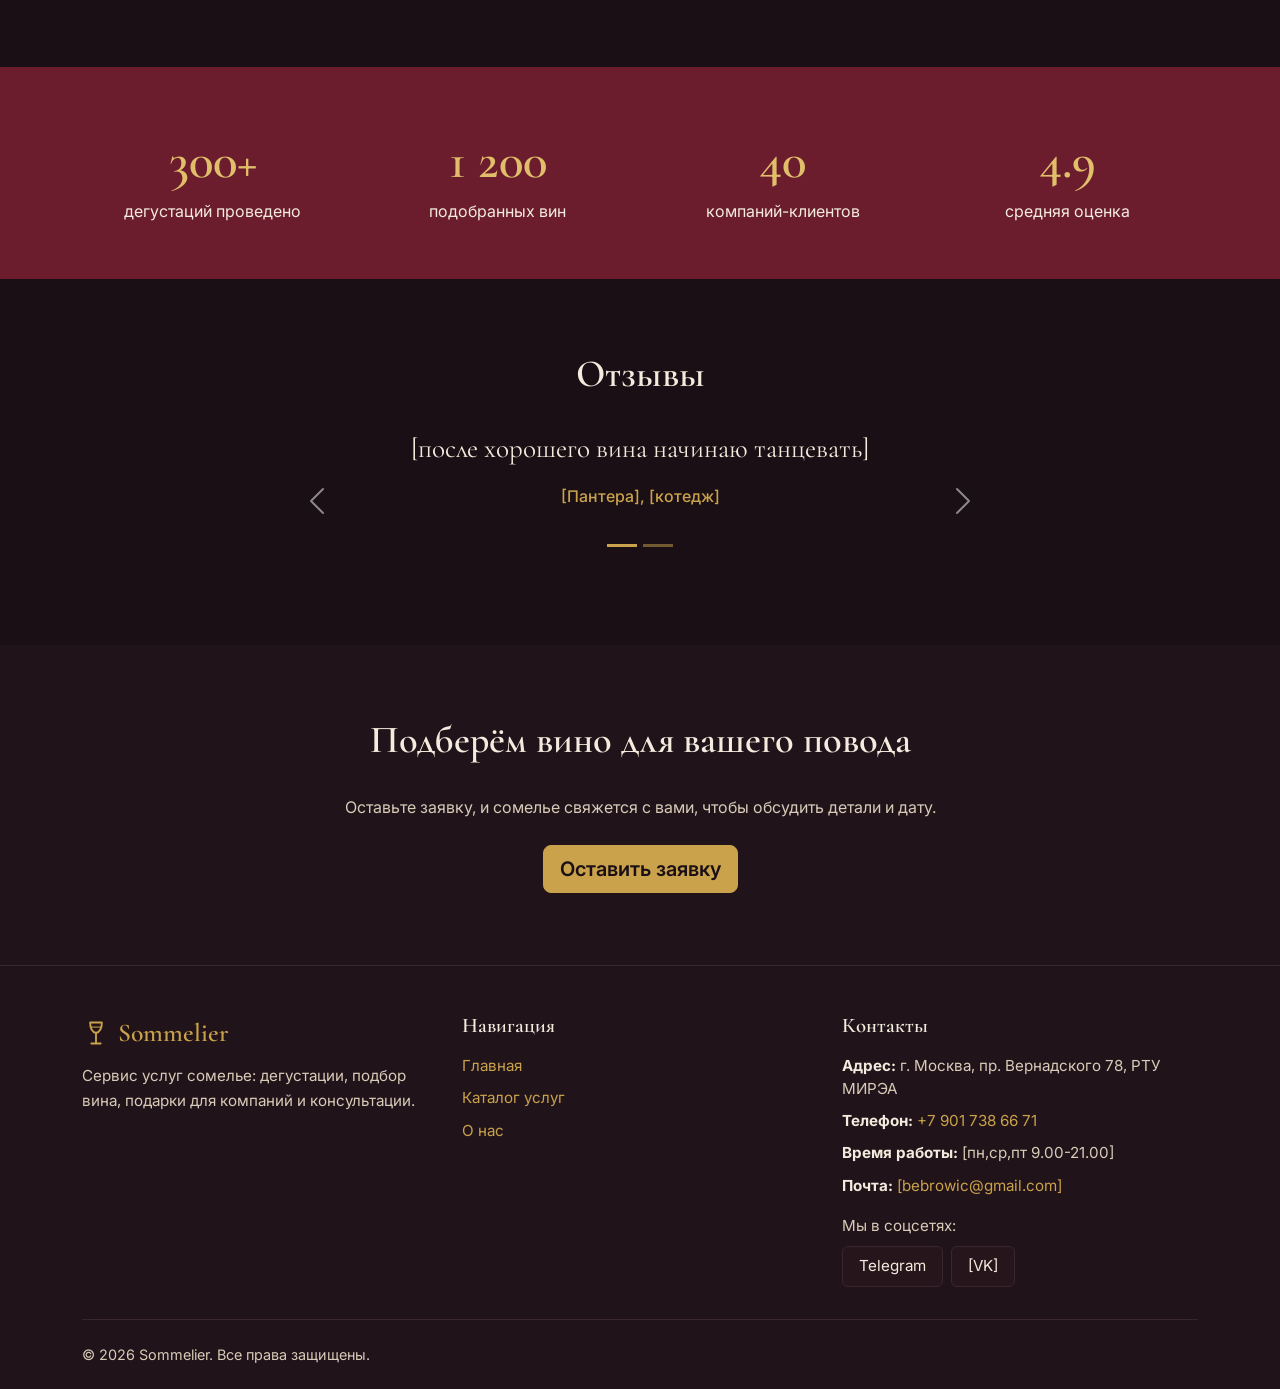
==== commit 1d43aad8: "Добавить страницу О нас, карту и липкий фильтр" ====
--- a/index.html
+++ b/index.html
@@ -285,7 +285,6 @@
               <li><a href="index.html">Главная</a></li>
               <li><a href="catalog.html">Каталог услуг</a></li>
               <li><a href="about.html">О нас</a></li>
-              <li><a href="contacts.html">Контакты</a></li>
             </ul>
           </div>
           <div class="col-lg-4">
--- a/css/style.css
+++ b/css/style.css
@@ -224,3 +224,14 @@
 /* Страница «О нас»: шаги */
 .step { border: 1px solid var(--line); border-radius: 8px; padding: 1.5rem; background: var(--card); height: 100%; }
 .step__num { display: inline-flex; align-items: center; justify-content: center; width: 40px; height: 40px; border-radius: 50%; background: var(--wine); color: var(--gold-light); font-weight: 600; margin-bottom: 1rem; }
+
+/* ===== Липкий фильтр в каталоге ===== */
+.filters--sticky { position: sticky; top: 90px; max-height: calc(100vh - 110px); overflow-y: auto; }
+@media (max-width: 991.98px) { .filters--sticky { position: static; max-height: none; } }
+
+/* ===== Сомелье (страница «О нас») ===== */
+.sommelier__img { width: 100%; aspect-ratio: 4 / 5; object-fit: cover; object-position: center top; display: block; }
+
+/* ===== Карта (страница «Контакты») ===== */
+.map-frame { border: 1px solid var(--line); border-radius: 8px; overflow: hidden; }
+.map-frame iframe { width: 100%; height: 420px; border: 0; display: block; }
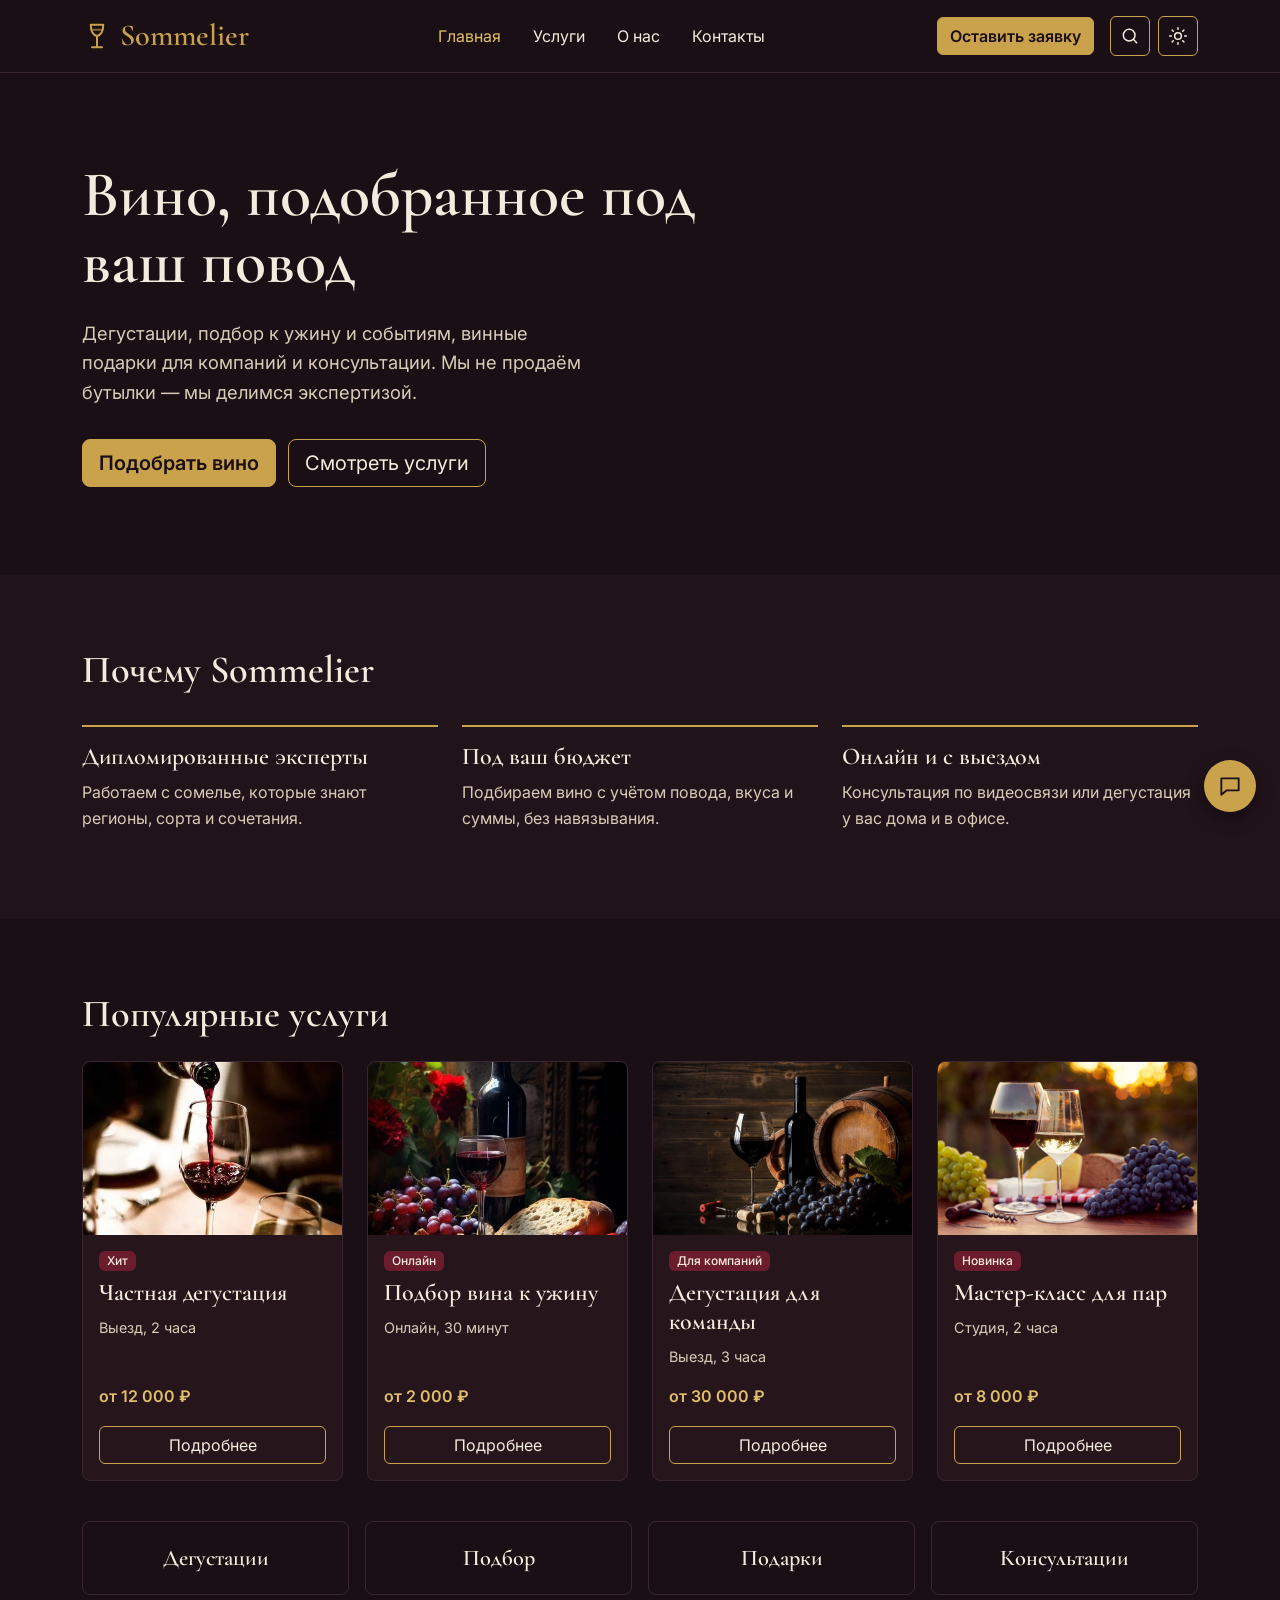
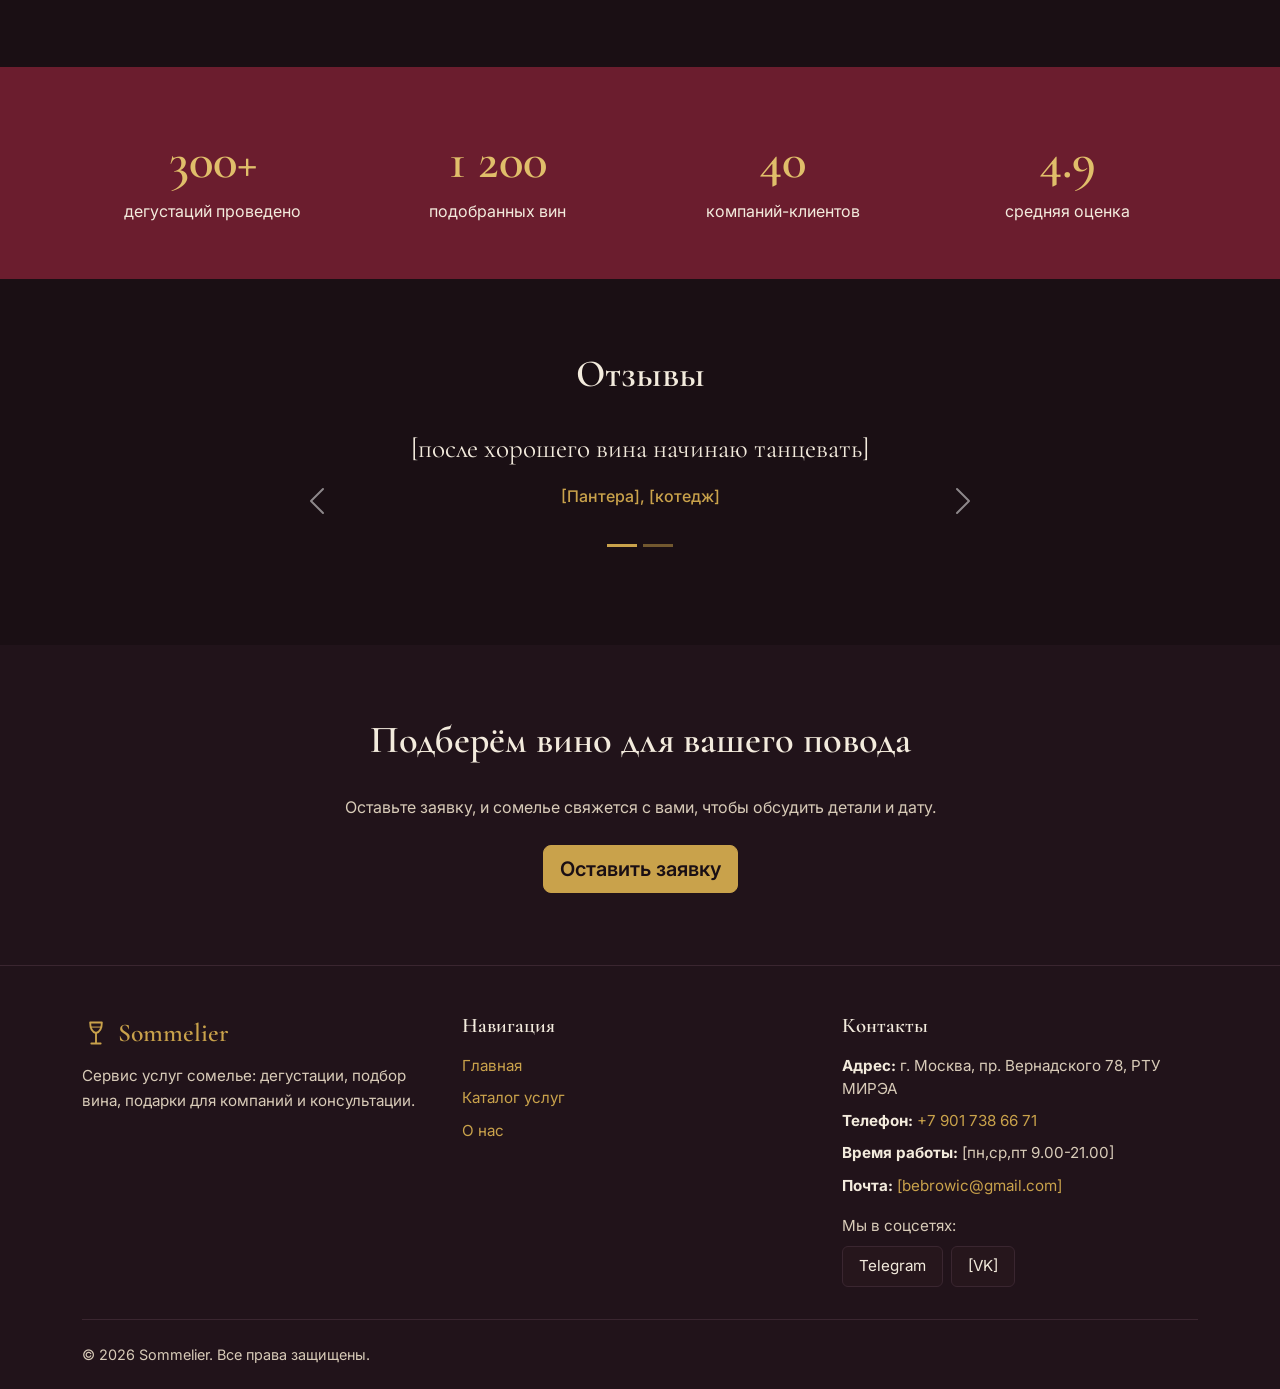
==== commit 0237671b: "ficha" ====
--- a/index.html
+++ b/index.html
@@ -14,6 +14,7 @@
       rel="stylesheet"
     />
     <link href="css/style.css" rel="stylesheet" />
+    <script src="js/features.js"></script>
   </head>
   <body>
     <!--  МЕНЮ (navbar)  -->
--- a/css/style.css
+++ b/css/style.css
@@ -235,3 +235,94 @@
 /* ===== Карта (страница «Контакты») ===== */
 .map-frame { border: 1px solid var(--line); border-radius: 8px; overflow: hidden; }
 .map-frame iframe { width: 100%; height: 420px; border: 0; display: block; }
+
+/* ===== Карта: аккуратный вид (переопределяет прежние правила) ===== */
+.map-frame { border: 1px solid var(--line); border-radius: 8px; overflow: hidden; min-height: 380px; background: var(--card); }
+.map-frame iframe { width: 100%; height: 100%; min-height: 380px; border: 0; display: block;
+  filter: invert(92%) hue-rotate(180deg) contrast(.9) grayscale(.25); } /* тёмная карта под тему сайта */
+
+/* ===== Карта: во всю ширину, аккуратная рамка ===== */
+.map-frame { min-height: 0; padding: 6px; background: var(--card); border: 1px solid var(--gold); border-radius: 14px; box-shadow: 0 8px 24px rgba(0, 0, 0, .35); overflow: hidden; }
+.map-frame iframe { width: 100%; height: 420px; min-height: 0; border: 0; border-radius: 10px; display: block;
+  filter: invert(92%) hue-rotate(180deg) contrast(.9) grayscale(.25); }
+@media (max-width: 575.98px) { .map-frame iframe { height: 320px; } }
+
+/* =====================================================================
+   НОВЫЕ ФУНКЦИИ: тема, поиск, чат, окно успеха, анимации
+   ===================================================================== */
+
+/* ----- 1. Светлая тема: меняем только переменные и пару исключений ----- */
+:root[data-theme="light"] {
+  --bg: #faf6ef; --bg-alt: #f1e9dc; --card: #ffffff; --line: #e0d3bf;
+  --gold: #8a6a1f; --gold-light: #6f5416; --cream: #2a1a1f; --muted: #5c4b4e;
+}
+:root[data-theme="light"] .badge-wine { color: #f3ebdd; }
+:root[data-theme="light"] .stats { color: #f3ebdd; }
+:root[data-theme="light"] .stats p, :root[data-theme="light"] .stats div { color: #f3ebdd; }
+:root[data-theme="light"] .stats__num { color: #e0be6a; }
+:root[data-theme="light"] .navbar-toggler-icon,
+:root[data-theme="light"] .carousel-control-prev-icon,
+:root[data-theme="light"] .carousel-control-next-icon { filter: invert(1); }
+:root[data-theme="light"] .btn-close,
+:root[data-theme="light"] .accordion-button::after,
+:root[data-theme="light"] .map-frame iframe { filter: none; }
+:root[data-theme="light"] .form-control::placeholder { color: #8a7a78; }
+body, .site-nav, .site-footer, .section--alt, .filters, .service-card, .form-control, .form-select { transition: background-color .3s ease, color .3s ease, border-color .3s ease; }
+
+/* ----- Кнопки в шапке ----- */
+.nav-btn { width: 40px; height: 40px; display: inline-flex; align-items: center; justify-content: center;
+  background: transparent; color: var(--cream); border: 1px solid var(--gold); border-radius: 6px; }
+.nav-btn:hover { background: var(--gold); color: var(--bg); }
+
+/* ----- 2. Поиск ----- */
+.search-item { display: flex; justify-content: space-between; gap: 1rem; padding: .75rem 0; border-bottom: 1px solid var(--line); color: var(--cream); text-decoration: none; }
+.search-item span { color: var(--gold); font-size: .85rem; white-space: nowrap; }
+.search-item:hover strong { color: var(--gold-light); }
+.search-empty { color: var(--muted); padding: .5rem 0; }
+
+/* ----- 3. Чат ----- */
+.chat { position: fixed; right: 1.5rem; bottom: 5.5rem; z-index: 1040; }
+.chat__btn { width: 52px; height: 52px; border-radius: 50%; border: 0; background: var(--gold); color: var(--bg);
+  display: flex; align-items: center; justify-content: center; box-shadow: 0 6px 18px rgba(0, 0, 0, .4); margin-left: auto; }
+.chat__btn:hover { background: var(--gold-light); }
+.chat__panel { position: absolute; right: 0; bottom: 64px; width: 320px; max-width: calc(100vw - 3rem);
+  background: var(--card); border: 1px solid var(--gold); border-radius: 12px; overflow: hidden;
+  box-shadow: 0 12px 32px rgba(0, 0, 0, .45); animation: popIn .25s ease; }
+.chat__panel[hidden] { display: none; }
+.chat__head { display: flex; justify-content: space-between; align-items: center; padding: .75rem 1rem; background: var(--wine); color: #f3ebdd; }
+.chat__close { background: none; border: 0; color: #f3ebdd; font-size: 1.5rem; line-height: 1; }
+.chat__body { height: 240px; overflow-y: auto; padding: 1rem; display: flex; flex-direction: column; gap: .5rem; }
+.chat__msg { max-width: 85%; padding: .5rem .75rem; border-radius: 10px; font-size: .9rem; line-height: 1.4; }
+.chat__msg--bot { background: var(--bg-alt); color: var(--cream); align-self: flex-start; }
+.chat__msg--user { background: var(--gold); color: var(--bg); align-self: flex-end; }
+.chat__typing { animation: blink 1s infinite; }
+.chat__quick { display: flex; flex-wrap: wrap; gap: .4rem; padding: 0 1rem .75rem; }
+.chat__chip { background: transparent; border: 1px solid var(--line); color: var(--cream); border-radius: 99px; padding: .25rem .7rem; font-size: .8rem; }
+.chat__chip:hover { border-color: var(--gold); color: var(--gold-light); }
+.chat__form { display: flex; gap: .5rem; padding: .75rem; border-top: 1px solid var(--line); }
+
+/* ----- 4. Окно успеха: галочка рисуется сама ----- */
+.success__icon { width: 72px; height: 72px; margin: 0 auto; fill: none; stroke: var(--gold); stroke-width: 3; stroke-linecap: round; stroke-linejoin: round; }
+.success__icon circle { stroke-dasharray: 151; stroke-dashoffset: 151; }
+.success__icon path { stroke-dasharray: 40; stroke-dashoffset: 40; }
+.modal.show .success__icon circle { animation: draw .6s ease forwards; }
+.modal.show .success__icon path { animation: draw .4s ease .5s forwards; }
+
+/* ----- 5. Анимации ----- */
+.reveal { opacity: 0; transform: translateY(24px); transition: opacity .6s ease, transform .6s ease; }
+.reveal.reveal-in { opacity: 1; transform: none; }
+.service-card { transition: transform .25s ease, box-shadow .25s ease, border-color .25s ease; }
+.service-card:hover { transform: translateY(-6px); box-shadow: 0 14px 28px rgba(0, 0, 0, .35); border-color: var(--gold); }
+.hero .row > * { animation: fadeUp .9s ease both; }
+.hero .row > *:nth-child(2) { animation-delay: .2s; }
+.hero__arch { animation: float 6s ease-in-out infinite; }
+
+@keyframes fadeUp { from { opacity: 0; transform: translateY(28px); } to { opacity: 1; transform: none; } }
+@keyframes float { 0%, 100% { transform: translateY(0); } 50% { transform: translateY(-10px); } }
+@keyframes popIn { from { opacity: 0; transform: translateY(12px) scale(.97); } to { opacity: 1; transform: none; } }
+@keyframes draw { to { stroke-dashoffset: 0; } }
+@keyframes blink { 50% { opacity: .4; } }
+
+@media (prefers-reduced-motion: reduce) {
+  .reveal, .hero .row > *, .hero__arch, .chat__panel { animation: none; transition: none; opacity: 1; transform: none; }
+}
